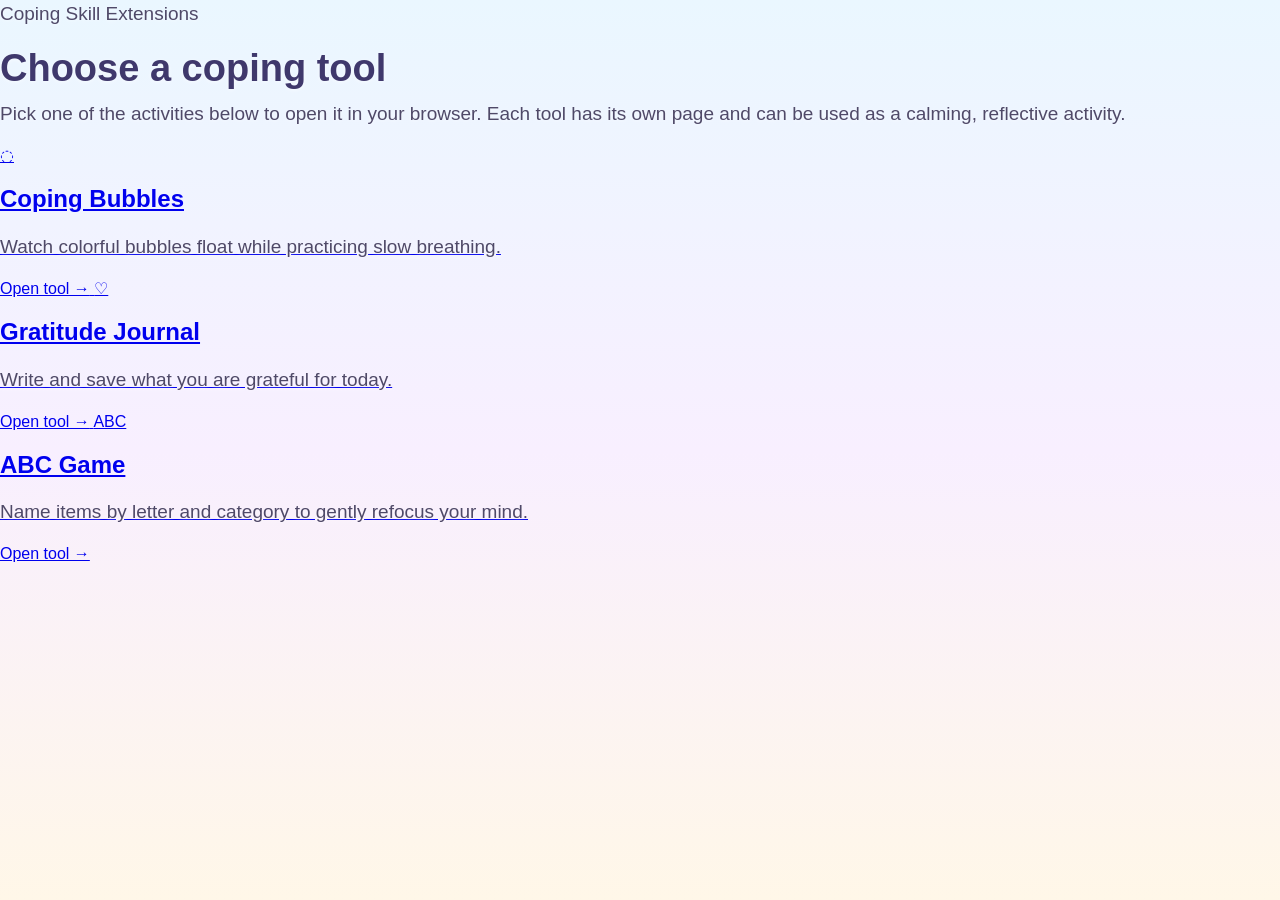
==== index.html @ 0cb4ac42 "Create GitHub Pages landing page" ====
<!DOCTYPE html>
<html lang="en">
<head>
  <meta charset="UTF-8" />
  <meta name="viewport" content="width=device-width, initial-scale=1.0" />
  <title>Coping Tools Hub</title>
  <link rel="stylesheet" href="style.css" />
</head>
<body>
  <main class="hub">
    <section class="hero">
      <p class="eyebrow">Coping Skill Extensions</p>
      <h1>Choose a coping tool</h1>
      <p class="intro">Pick one of the activities below to open it in your browser. Each tool has its own page and can be used as a calming, reflective activity.</p>
    </section>

    <section class="tool-grid" aria-label="Available coping tools">
      <a class="tool-card bubbles" href="coping-bubbles/">
        <span class="icon">◌</span>
        <h2>Coping Bubbles</h2>
        <p>Watch colorful bubbles float while practicing slow breathing.</p>
        <span class="open-label">Open tool →</span>
      </a>

      <a class="tool-card gratitude" href="gratitude-journal/">
        <span class="icon">♡</span>
        <h2>Gratitude Journal</h2>
        <p>Write and save what you are grateful for today.</p>
        <span class="open-label">Open tool →</span>
      </a>

      <a class="tool-card abc" href="abc-game/">
        <span class="icon">ABC</span>
        <h2>ABC Game</h2>
        <p>Name items by letter and category to gently refocus your mind.</p>
        <span class="open-label">Open tool →</span>
      </a>
    </section>
  </main>

  <script src="script.js"></script>
</body>
</html>
---- style.css ----
* {
  box-sizing: border-box;
}

html,
body {
  width: 100%;
  height: 100%;
  margin: 0;
  overflow: hidden;
  font-family: Arial, Helvetica, sans-serif;
  background: linear-gradient(180deg, #eaf7ff 0%, #f8efff 50%, #fff7e8 100%);
}

.screen {
  position: relative;
  width: 100vw;
  height: 100vh;
  min-height: 100vh;
  overflow: hidden;
}

.calm-card {
  position: relative;
  z-index: 2;
  width: min(680px, calc(100vw - 44px));
  margin: 32px auto 0;
  padding: 22px 24px;
  border-radius: 28px;
  background: rgba(255, 255, 255, 0.28);
  border: 1px solid rgba(255, 255, 255, 0.24);
  box-shadow: 0 12px 30px rgba(91, 75, 138, 0.10);
  backdrop-filter: blur(3px);
  text-align: center;
}

h1 {
  margin: 0 0 10px;
  color: #3f386c;
  font-size: clamp(24px, 4vw, 38px);
  text-shadow: 0 1px 4px rgba(255, 255, 255, 0.6);
}

p {
  margin: 0 0 18px;
  color: #4f4968;
  font-size: clamp(15px, 2vw, 19px);
  line-height: 1.5;
  text-shadow: 0 1px 4px rgba(255, 255, 255, 0.6);
}

button {
  border: 0;
  border-radius: 999px;
  padding: 11px 18px;
  background: #7f77d9;
  color: white;
  font-weight: 700;
  cursor: pointer;
  box-shadow: 0 8px 16px rgba(127, 119, 217, 0.25);
}

button:hover {
  background: #6c63c7;
}

#bubbleContainer {
  position: absolute;
  inset: 0;
  z-index: 1;
}

.bubble {
  position: absolute;
  border-radius: 50%;
  opacity: 0.7;
  filter: blur(0.2px);
  box-shadow: inset -8px -10px 18px rgba(255, 255, 255, 0.36),
    inset 8px 10px 18px rgba(255, 255, 255, 0.25),
    0 10px 24px rgba(97, 91, 140, 0.1);
  animation-name: floatAround, breatheGlow, slowSpin;
  animation-duration: var(--float-speed), var(--glow-speed), var(--spin-speed);
  animation-timing-function: ease-in-out, ease-in-out, linear;
  animation-iteration-count: infinite, infinite, infinite;
  animation-direction: alternate, alternate, normal;
}

@keyframes floatAround {
  from {
    transform: translate(0, 0) scale(1);
  }
  to {
    transform: translate(var(--move-x), var(--move-y)) scale(var(--scale));
  }
}

@keyframes breatheGlow {
  from {
    opacity: 0.48;
  }
  to {
    opacity: 0.86;
  }
}

@keyframes slowSpin {
  from {
    rotate: 0deg;
  }
  to {
    rotate: 360deg;
  }
}
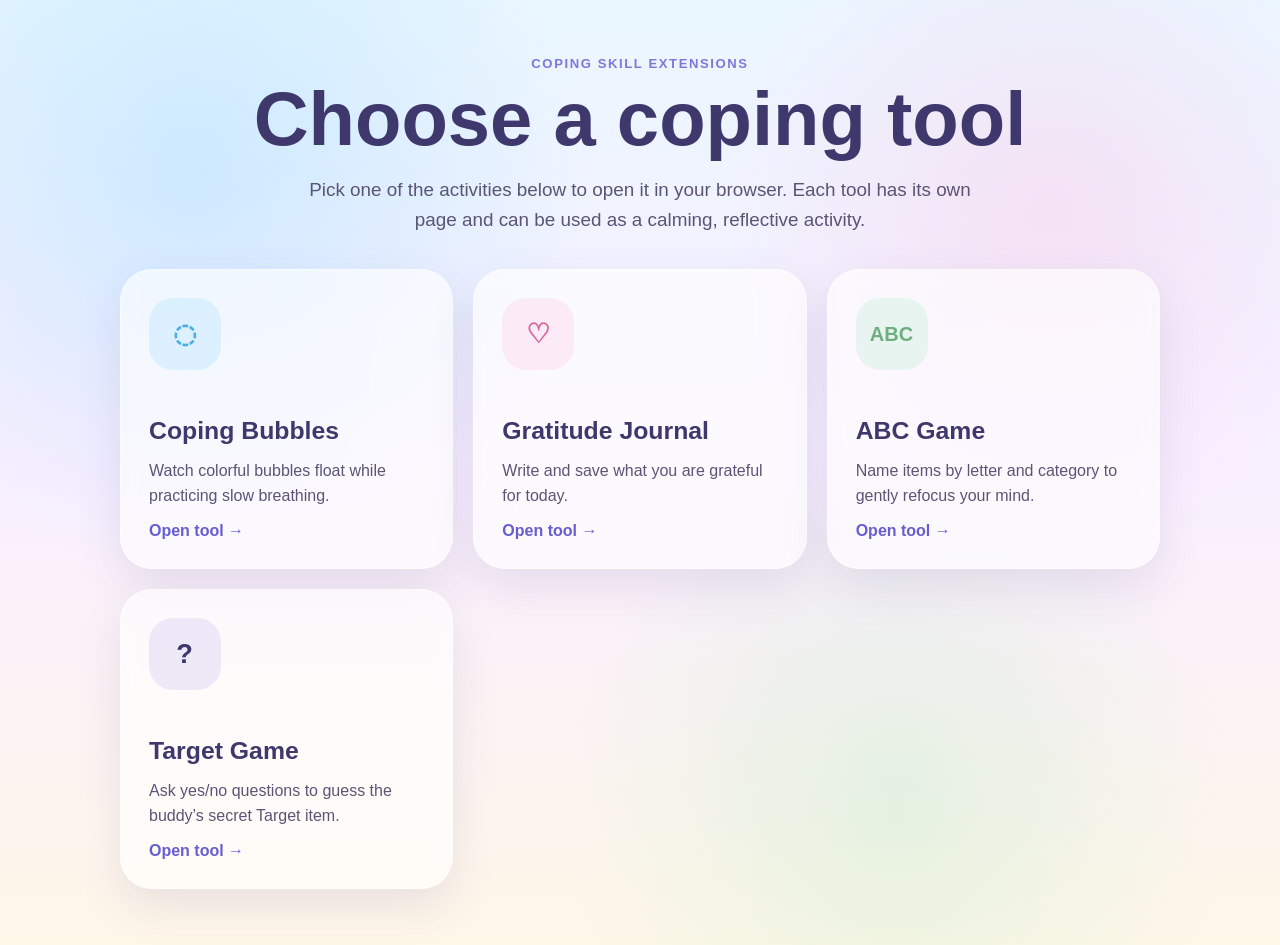
==== commit d16266a4: "Add Target Game to pages hub" ====
--- a/index.html
+++ b/index.html
@@ -35,6 +35,13 @@
         <p>Name items by letter and category to gently refocus your mind.</p>
         <span class="open-label">Open tool →</span>
       </a>
+
+      <a class="tool-card target" href="target-game/">
+        <span class="icon">?</span>
+        <h2>Target Game</h2>
+        <p>Ask yes/no questions to guess the buddy’s secret Target item.</p>
+        <span class="open-label">Open tool →</span>
+      </a>
     </section>
   </main>
 
--- a/style.css
+++ b/style.css
@@ -2,112 +2,137 @@
   box-sizing: border-box;
 }
 
-html,
-body {
-  width: 100%;
-  height: 100%;
-  margin: 0;
-  overflow: hidden;
-  font-family: Arial, Helvetica, sans-serif;
-  background: linear-gradient(180deg, #eaf7ff 0%, #f8efff 50%, #fff7e8 100%);
+:root {
+  color-scheme: light;
 }
 
-.screen {
-  position: relative;
-  width: 100vw;
-  height: 100vh;
+body {
+  margin: 0;
   min-height: 100vh;
-  overflow: hidden;
+  font-family: Arial, Helvetica, sans-serif;
+  color: #3f386c;
+  background:
+    radial-gradient(circle at 15% 18%, rgba(118, 205, 255, 0.28), transparent 30%),
+    radial-gradient(circle at 82% 22%, rgba(255, 180, 217, 0.28), transparent 26%),
+    radial-gradient(circle at 70% 85%, rgba(166, 232, 190, 0.28), transparent 28%),
+    linear-gradient(180deg, #eaf7ff 0%, #f8efff 50%, #fff7e8 100%);
 }
 
-.calm-card {
-  position: relative;
-  z-index: 2;
-  width: min(680px, calc(100vw - 44px));
-  margin: 32px auto 0;
-  padding: 22px 24px;
-  border-radius: 28px;
-  background: rgba(255, 255, 255, 0.28);
-  border: 1px solid rgba(255, 255, 255, 0.24);
-  box-shadow: 0 12px 30px rgba(91, 75, 138, 0.10);
-  backdrop-filter: blur(3px);
+.hub {
+  width: min(1040px, calc(100% - 36px));
+  margin: 0 auto;
+  padding: 56px 0;
+}
+
+.hero {
   text-align: center;
+  margin-bottom: 34px;
+}
+
+.eyebrow {
+  margin: 0 0 10px;
+  color: #7f77d9;
+  font-size: 0.82rem;
+  font-weight: 800;
+  letter-spacing: 0.12em;
+  text-transform: uppercase;
 }
 
 h1 {
-  margin: 0 0 10px;
-  color: #3f386c;
-  font-size: clamp(24px, 4vw, 38px);
-  text-shadow: 0 1px 4px rgba(255, 255, 255, 0.6);
+  margin: 0;
+  font-size: clamp(2.25rem, 7vw, 4.75rem);
+  line-height: 1;
 }
 
-p {
-  margin: 0 0 18px;
-  color: #4f4968;
-  font-size: clamp(15px, 2vw, 19px);
-  line-height: 1.5;
-  text-shadow: 0 1px 4px rgba(255, 255, 255, 0.6);
+.intro {
+  max-width: 680px;
+  margin: 18px auto 0;
+  color: #5a5575;
+  font-size: clamp(1rem, 2vw, 1.18rem);
+  line-height: 1.6;
 }
 
-button {
-  border: 0;
-  border-radius: 999px;
-  padding: 11px 18px;
-  background: #7f77d9;
-  color: white;
-  font-weight: 700;
-  cursor: pointer;
-  box-shadow: 0 8px 16px rgba(127, 119, 217, 0.25);
+.tool-grid {
+  display: grid;
+  grid-template-columns: repeat(3, minmax(0, 1fr));
+  gap: 20px;
 }
 
-button:hover {
-  background: #6c63c7;
+.tool-card {
+  display: flex;
+  min-height: 300px;
+  flex-direction: column;
+  justify-content: space-between;
+  gap: 14px;
+  padding: 28px;
+  border: 1px solid rgba(255, 255, 255, 0.55);
+  border-radius: 32px;
+  color: inherit;
+  text-decoration: none;
+  background: rgba(255, 255, 255, 0.62);
+  box-shadow: 0 18px 45px rgba(91, 75, 138, 0.12);
+  backdrop-filter: blur(8px);
+  transition: transform 180ms ease, box-shadow 180ms ease, background 180ms ease;
 }
 
-#bubbleContainer {
-  position: absolute;
-  inset: 0;
-  z-index: 1;
+.tool-card:hover,
+.tool-card:focus-visible {
+  transform: translateY(-5px);
+  background: rgba(255, 255, 255, 0.76);
+  box-shadow: 0 24px 60px rgba(91, 75, 138, 0.18);
+  outline: none;
 }
 
-.bubble {
-  position: absolute;
-  border-radius: 50%;
-  opacity: 0.7;
-  filter: blur(0.2px);
-  box-shadow: inset -8px -10px 18px rgba(255, 255, 255, 0.36),
-    inset 8px 10px 18px rgba(255, 255, 255, 0.25),
-    0 10px 24px rgba(97, 91, 140, 0.1);
-  animation-name: floatAround, breatheGlow, slowSpin;
-  animation-duration: var(--float-speed), var(--glow-speed), var(--spin-speed);
-  animation-timing-function: ease-in-out, ease-in-out, linear;
-  animation-iteration-count: infinite, infinite, infinite;
-  animation-direction: alternate, alternate, normal;
+.icon {
+  display: inline-flex;
+  width: 72px;
+  height: 72px;
+  align-items: center;
+  justify-content: center;
+  border-radius: 24px;
+  font-size: 1.7rem;
+  font-weight: 900;
+  background: rgba(127, 119, 217, 0.13);
 }
 
-@keyframes floatAround {
-  from {
-    transform: translate(0, 0) scale(1);
+.tool-card h2 {
+  margin: auto 0 0;
+  font-size: 1.55rem;
+}
+
+.tool-card p {
+  margin: 0;
+  color: #5a5575;
+  line-height: 1.55;
+}
+
+.open-label {
+  color: #665ed0;
+  font-weight: 800;
+}
+
+.bubbles .icon {
+  color: #4aaee8;
+  background: rgba(118, 205, 255, 0.18);
+}
+
+.gratitude .icon {
+  color: #d86aa1;
+  background: rgba(255, 180, 217, 0.22);
+}
+
+.abc .icon {
+  color: #6fae7f;
+  background: rgba(166, 232, 190, 0.22);
+  font-size: 1.25rem;
+}
+
+@media (max-width: 800px) {
+  .tool-grid {
+    grid-template-columns: 1fr;
   }
-  to {
-    transform: translate(var(--move-x), var(--move-y)) scale(var(--scale));
+
+  .tool-card {
+    min-height: 220px;
   }
 }
-
-@keyframes breatheGlow {
-  from {
-    opacity: 0.48;
-  }
-  to {
-    opacity: 0.86;
-  }
-}
-
-@keyframes slowSpin {
-  from {
-    rotate: 0deg;
-  }
-  to {
-    rotate: 360deg;
-  }
-}
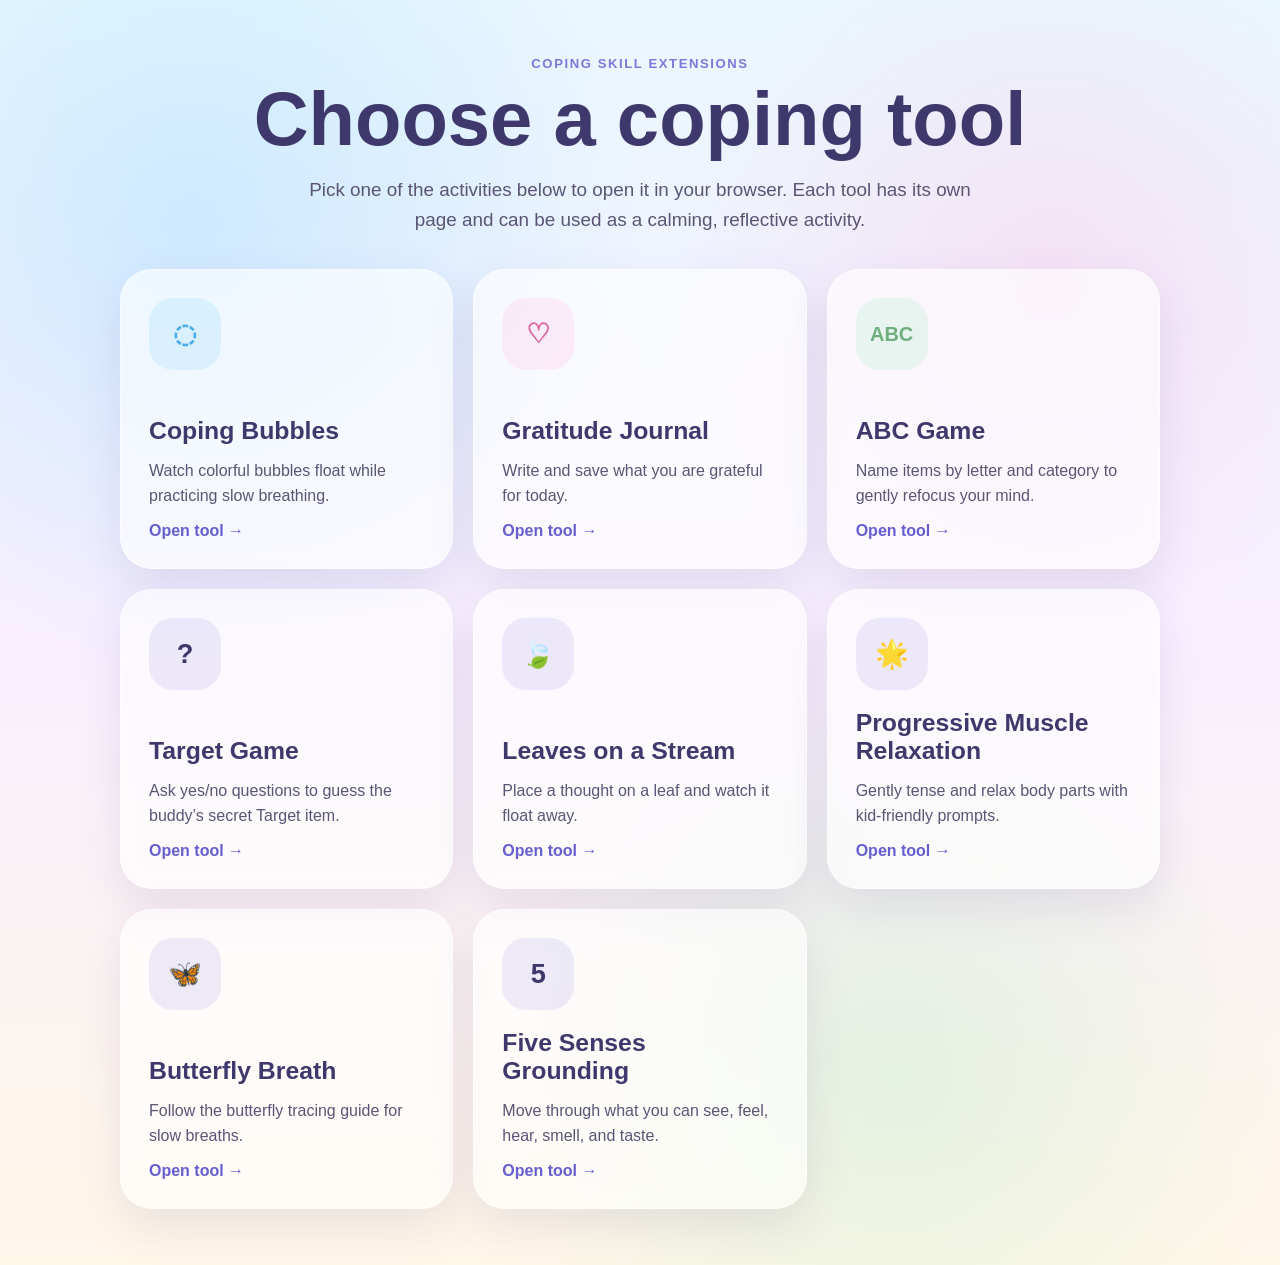
==== commit ae353f85: "Add new coping tools to hub" ====
--- a/index.html
+++ b/index.html
@@ -42,6 +42,34 @@
         <p>Ask yes/no questions to guess the buddy’s secret Target item.</p>
         <span class="open-label">Open tool →</span>
       </a>
+
+      <a class="tool-card leaves" href="leaves-on-a-stream/">
+        <span class="icon">🍃</span>
+        <h2>Leaves on a Stream</h2>
+        <p>Place a thought on a leaf and watch it float away.</p>
+        <span class="open-label">Open tool →</span>
+      </a>
+
+      <a class="tool-card pmr" href="progressive-muscle-relaxation/">
+        <span class="icon">🌟</span>
+        <h2>Progressive Muscle Relaxation</h2>
+        <p>Gently tense and relax body parts with kid-friendly prompts.</p>
+        <span class="open-label">Open tool →</span>
+      </a>
+
+      <a class="tool-card butterfly" href="butterfly-breath/">
+        <span class="icon">🦋</span>
+        <h2>Butterfly Breath</h2>
+        <p>Follow the butterfly tracing guide for slow breaths.</p>
+        <span class="open-label">Open tool →</span>
+      </a>
+
+      <a class="tool-card senses" href="five-senses-grounding/">
+        <span class="icon">5</span>
+        <h2>Five Senses Grounding</h2>
+        <p>Move through what you can see, feel, hear, smell, and taste.</p>
+        <span class="open-label">Open tool →</span>
+      </a>
     </section>
   </main>
 
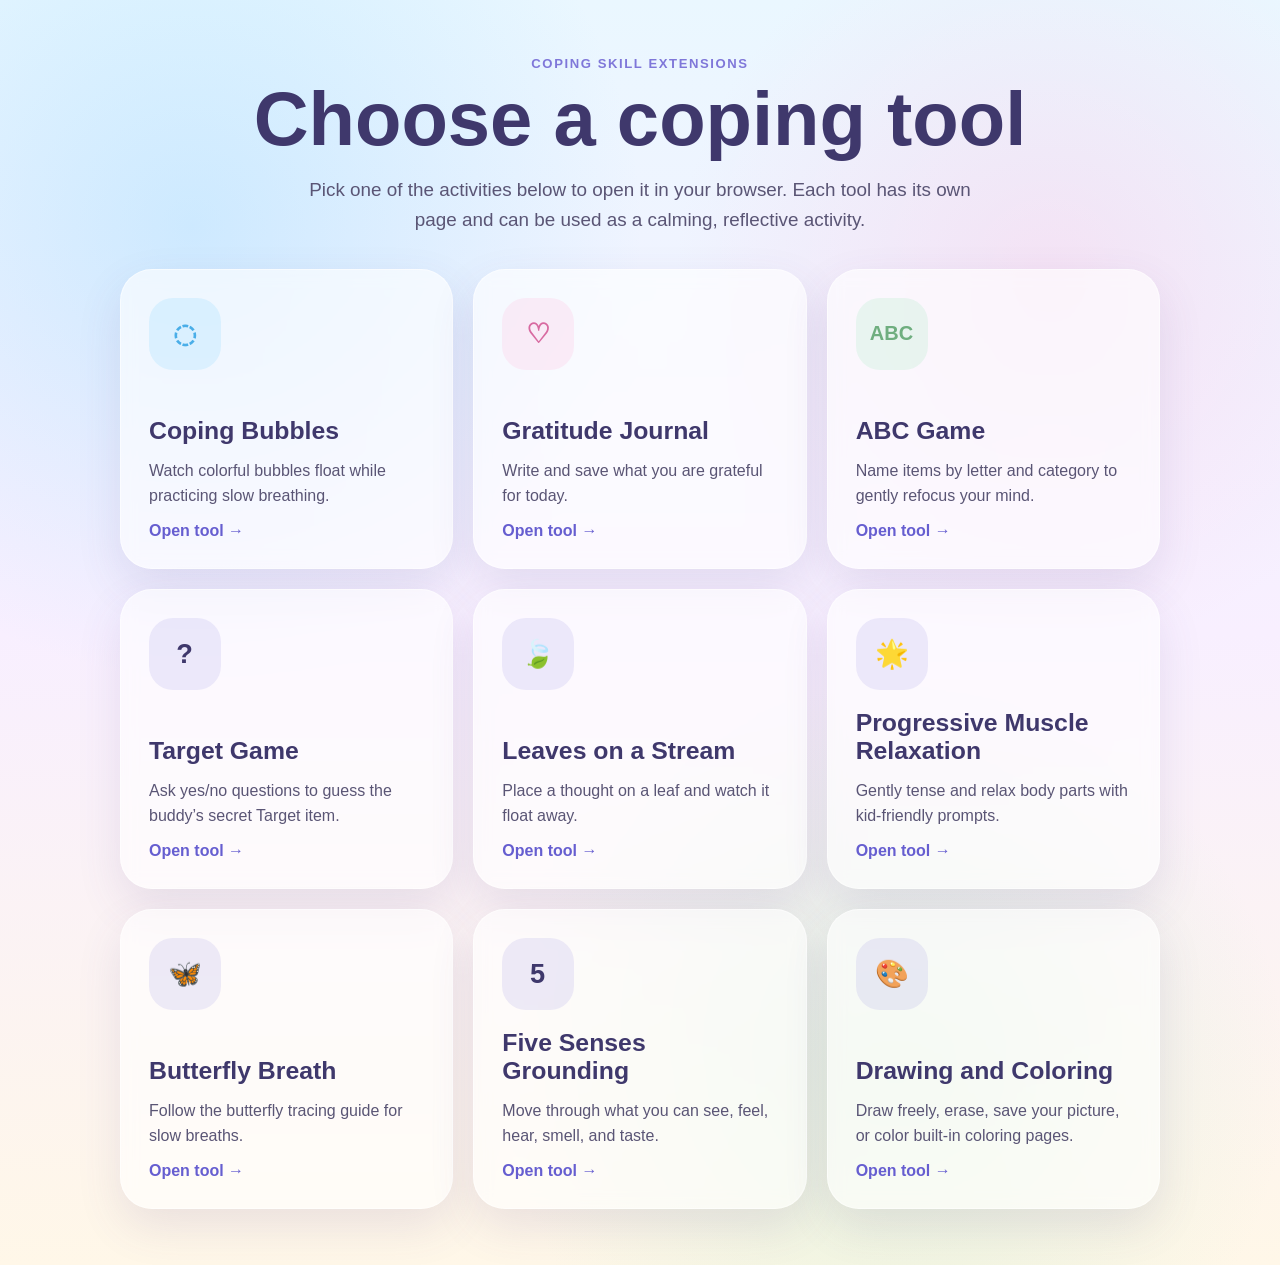
==== commit 310279c8: "Add drawing coloring to hub" ====
--- a/index.html
+++ b/index.html
@@ -70,6 +70,13 @@
         <p>Move through what you can see, feel, hear, smell, and taste.</p>
         <span class="open-label">Open tool →</span>
       </a>
+
+      <a class="tool-card drawing" href="drawing-coloring/">
+        <span class="icon">🎨</span>
+        <h2>Drawing and Coloring</h2>
+        <p>Draw freely, erase, save your picture, or color built-in coloring pages.</p>
+        <span class="open-label">Open tool →</span>
+      </a>
     </section>
   </main>
 
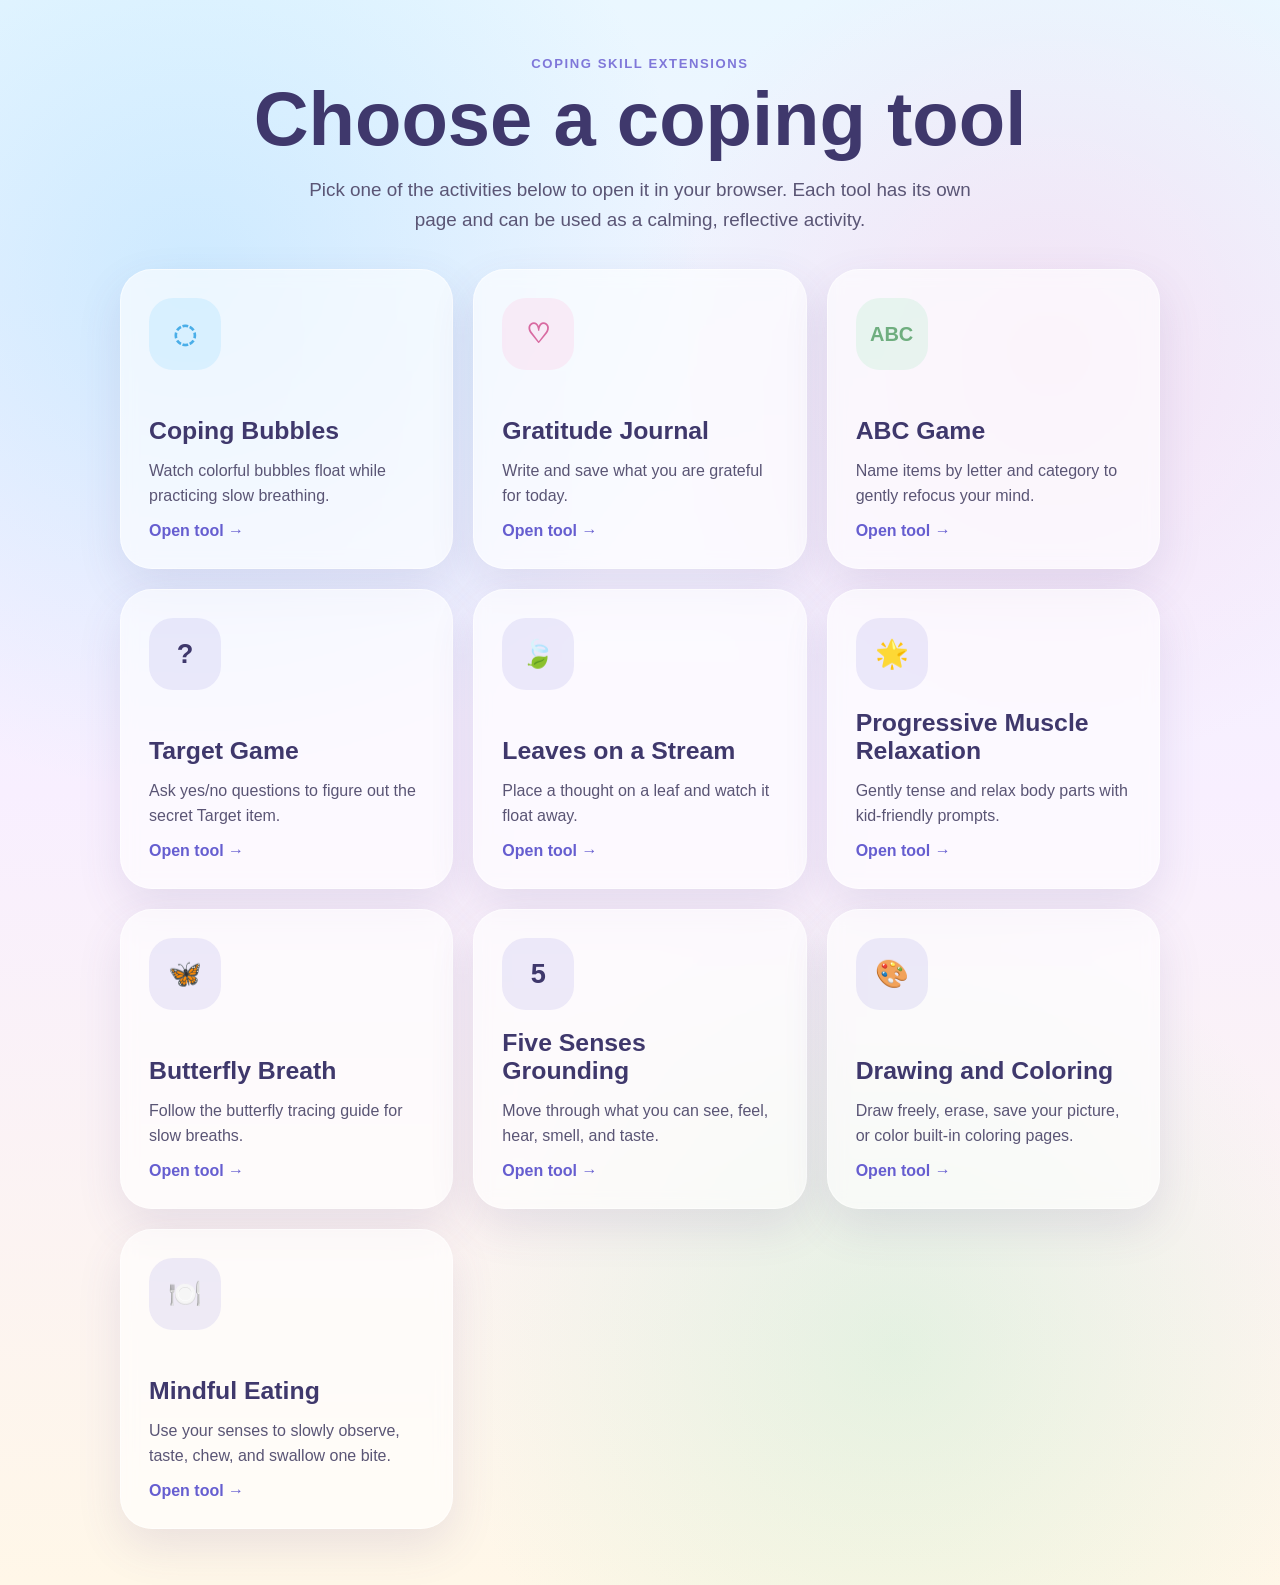
==== commit 5b6092a8: "Add mindful eating to hub" ====
--- a/index.html
+++ b/index.html
@@ -39,7 +39,7 @@
       <a class="tool-card target" href="target-game/">
         <span class="icon">?</span>
         <h2>Target Game</h2>
-        <p>Ask yes/no questions to guess the buddy’s secret Target item.</p>
+        <p>Ask yes/no questions to figure out the secret Target item.</p>
         <span class="open-label">Open tool →</span>
       </a>
 
@@ -77,6 +77,13 @@
         <p>Draw freely, erase, save your picture, or color built-in coloring pages.</p>
         <span class="open-label">Open tool →</span>
       </a>
+
+      <a class="tool-card mindful" href="mindful-eating/">
+        <span class="icon">🍽️</span>
+        <h2>Mindful Eating</h2>
+        <p>Use your senses to slowly observe, taste, chew, and swallow one bite.</p>
+        <span class="open-label">Open tool →</span>
+      </a>
     </section>
   </main>
 
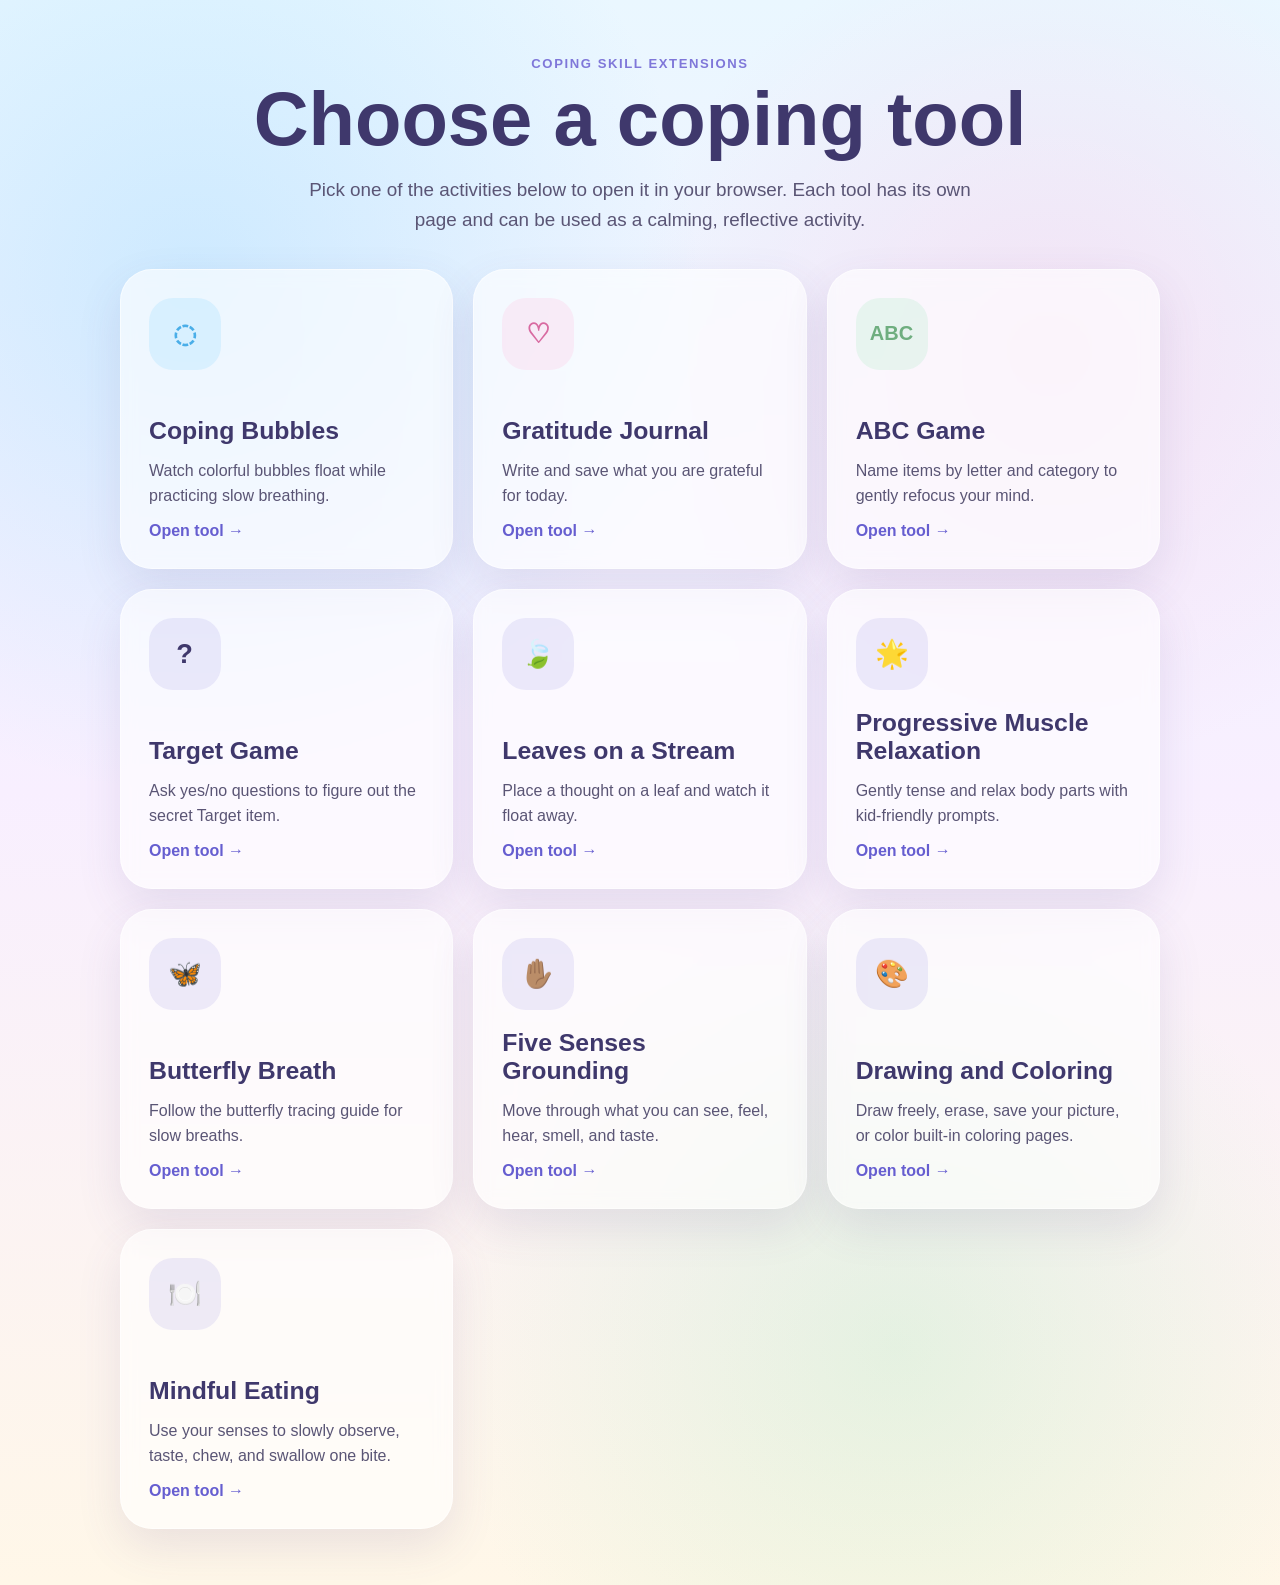
==== commit 0b6e72b1: "Update Five Senses landing page icon" ====
--- a/index.html
+++ b/index.html
@@ -65,7 +65,7 @@
       </a>
 
       <a class="tool-card senses" href="five-senses-grounding/">
-        <span class="icon">5</span>
+        <span class="icon">✋🏽</span>
         <h2>Five Senses Grounding</h2>
         <p>Move through what you can see, feel, hear, smell, and taste.</p>
         <span class="open-label">Open tool →</span>
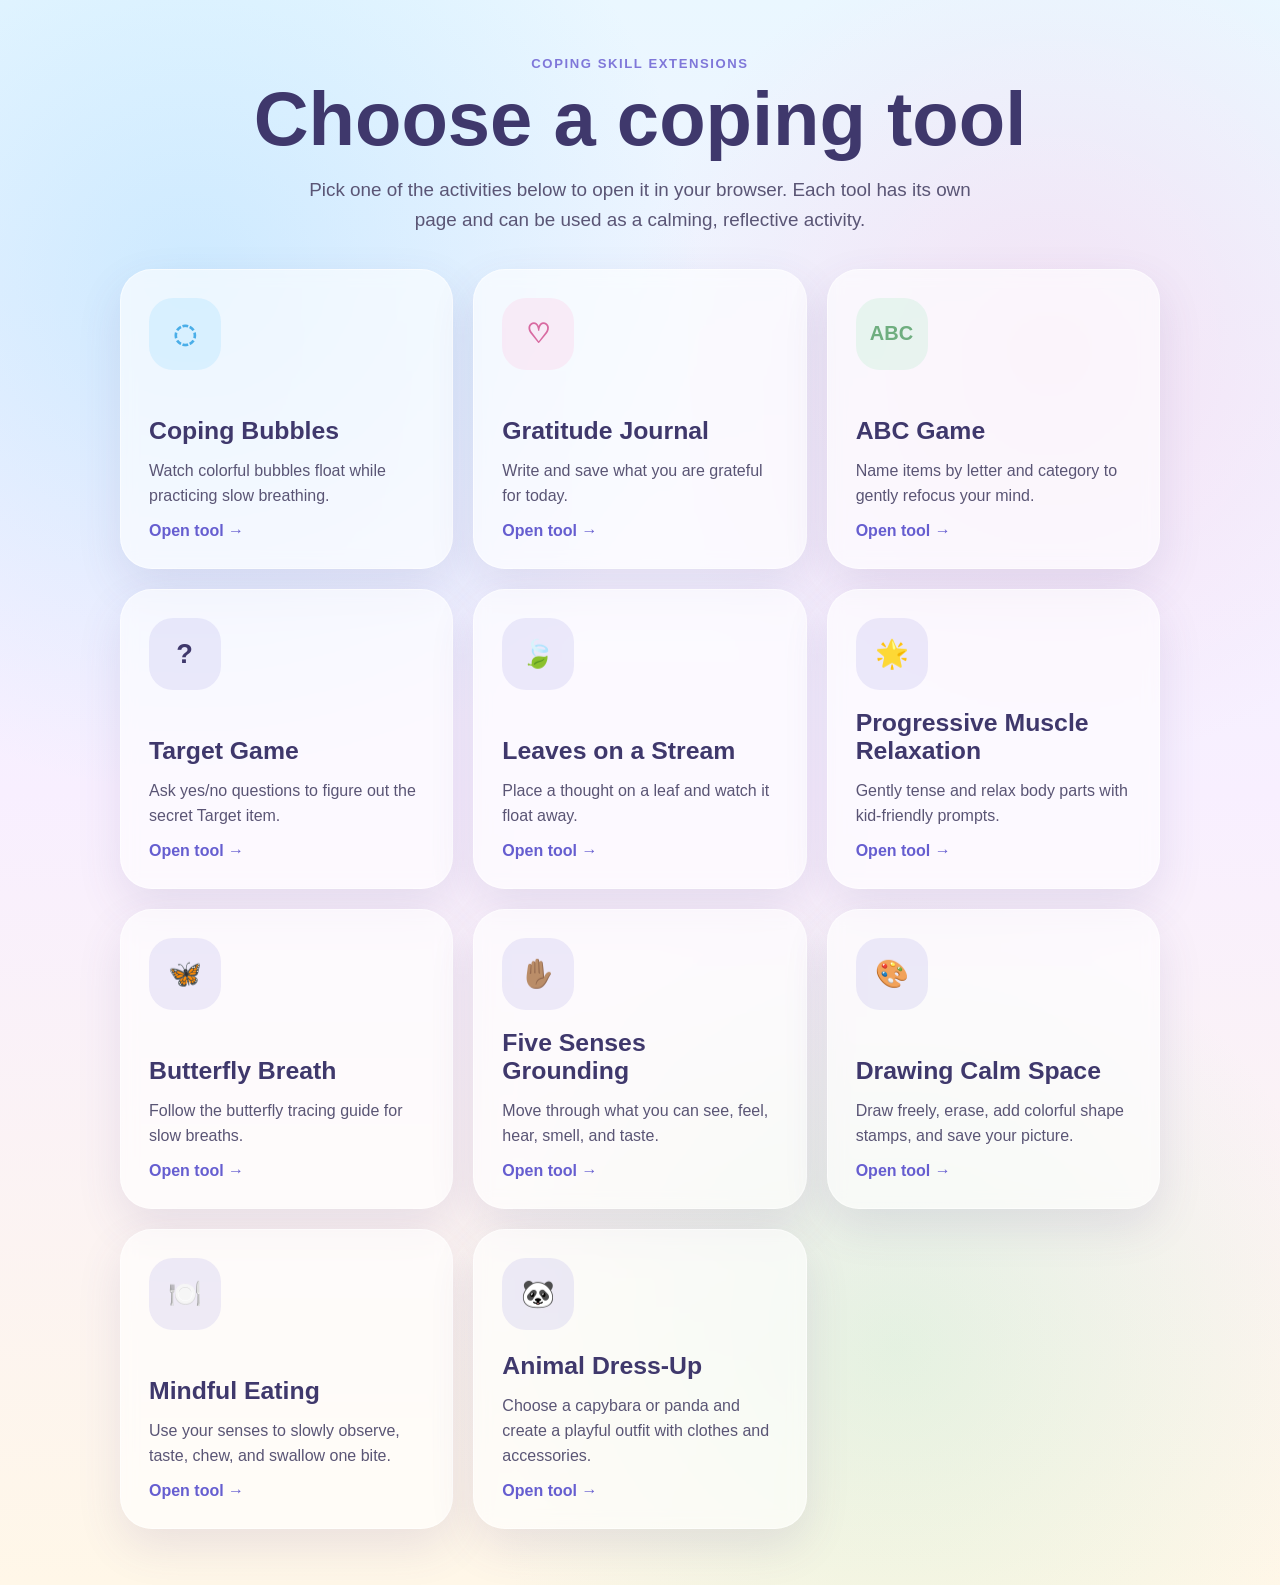
==== commit 12475b10: "Add animal dress-up to landing page" ====
--- a/index.html
+++ b/index.html
@@ -73,8 +73,8 @@
 
       <a class="tool-card drawing" href="drawing-coloring/">
         <span class="icon">🎨</span>
-        <h2>Drawing and Coloring</h2>
-        <p>Draw freely, erase, save your picture, or color built-in coloring pages.</p>
+        <h2>Drawing Calm Space</h2>
+        <p>Draw freely, erase, add colorful shape stamps, and save your picture.</p>
         <span class="open-label">Open tool →</span>
       </a>
 
@@ -84,9 +84,16 @@
         <p>Use your senses to slowly observe, taste, chew, and swallow one bite.</p>
         <span class="open-label">Open tool →</span>
       </a>
+
+      <a class="tool-card dressup" href="animal-dress-up/">
+        <span class="icon">🐼</span>
+        <h2>Animal Dress-Up</h2>
+        <p>Choose a capybara or panda and create a playful outfit with clothes and accessories.</p>
+        <span class="open-label">Open tool →</span>
+      </a>
     </section>
   </main>
 
   <script src="script.js"></script>
 </body>
-</html>
+</html>
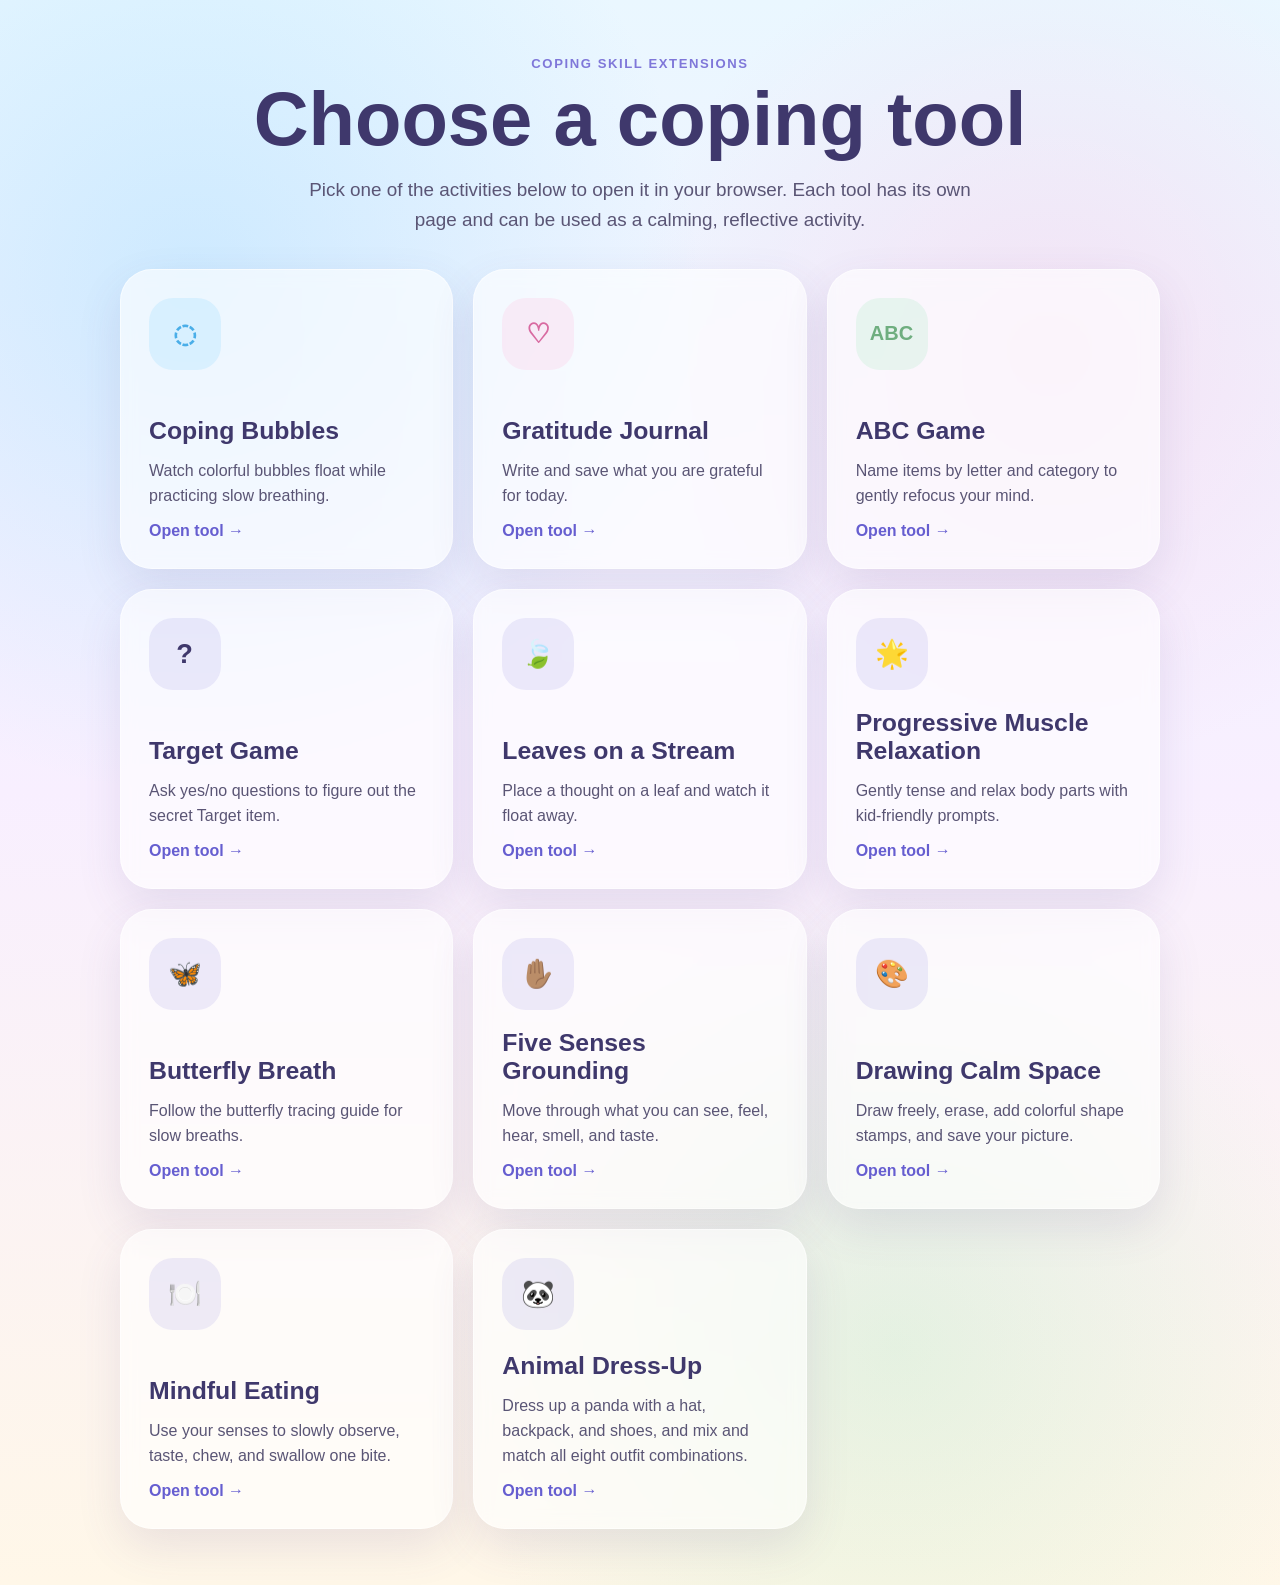
==== commit fee488e6: "Update panda dress-up landing page description" ====
--- a/index.html
+++ b/index.html
@@ -88,7 +88,7 @@
       <a class="tool-card dressup" href="animal-dress-up/">
         <span class="icon">🐼</span>
         <h2>Animal Dress-Up</h2>
-        <p>Choose a capybara or panda and create a playful outfit with clothes and accessories.</p>
+        <p>Dress up a panda with a hat, backpack, and shoes, and mix and match all eight outfit combinations.</p>
         <span class="open-label">Open tool →</span>
       </a>
     </section>
